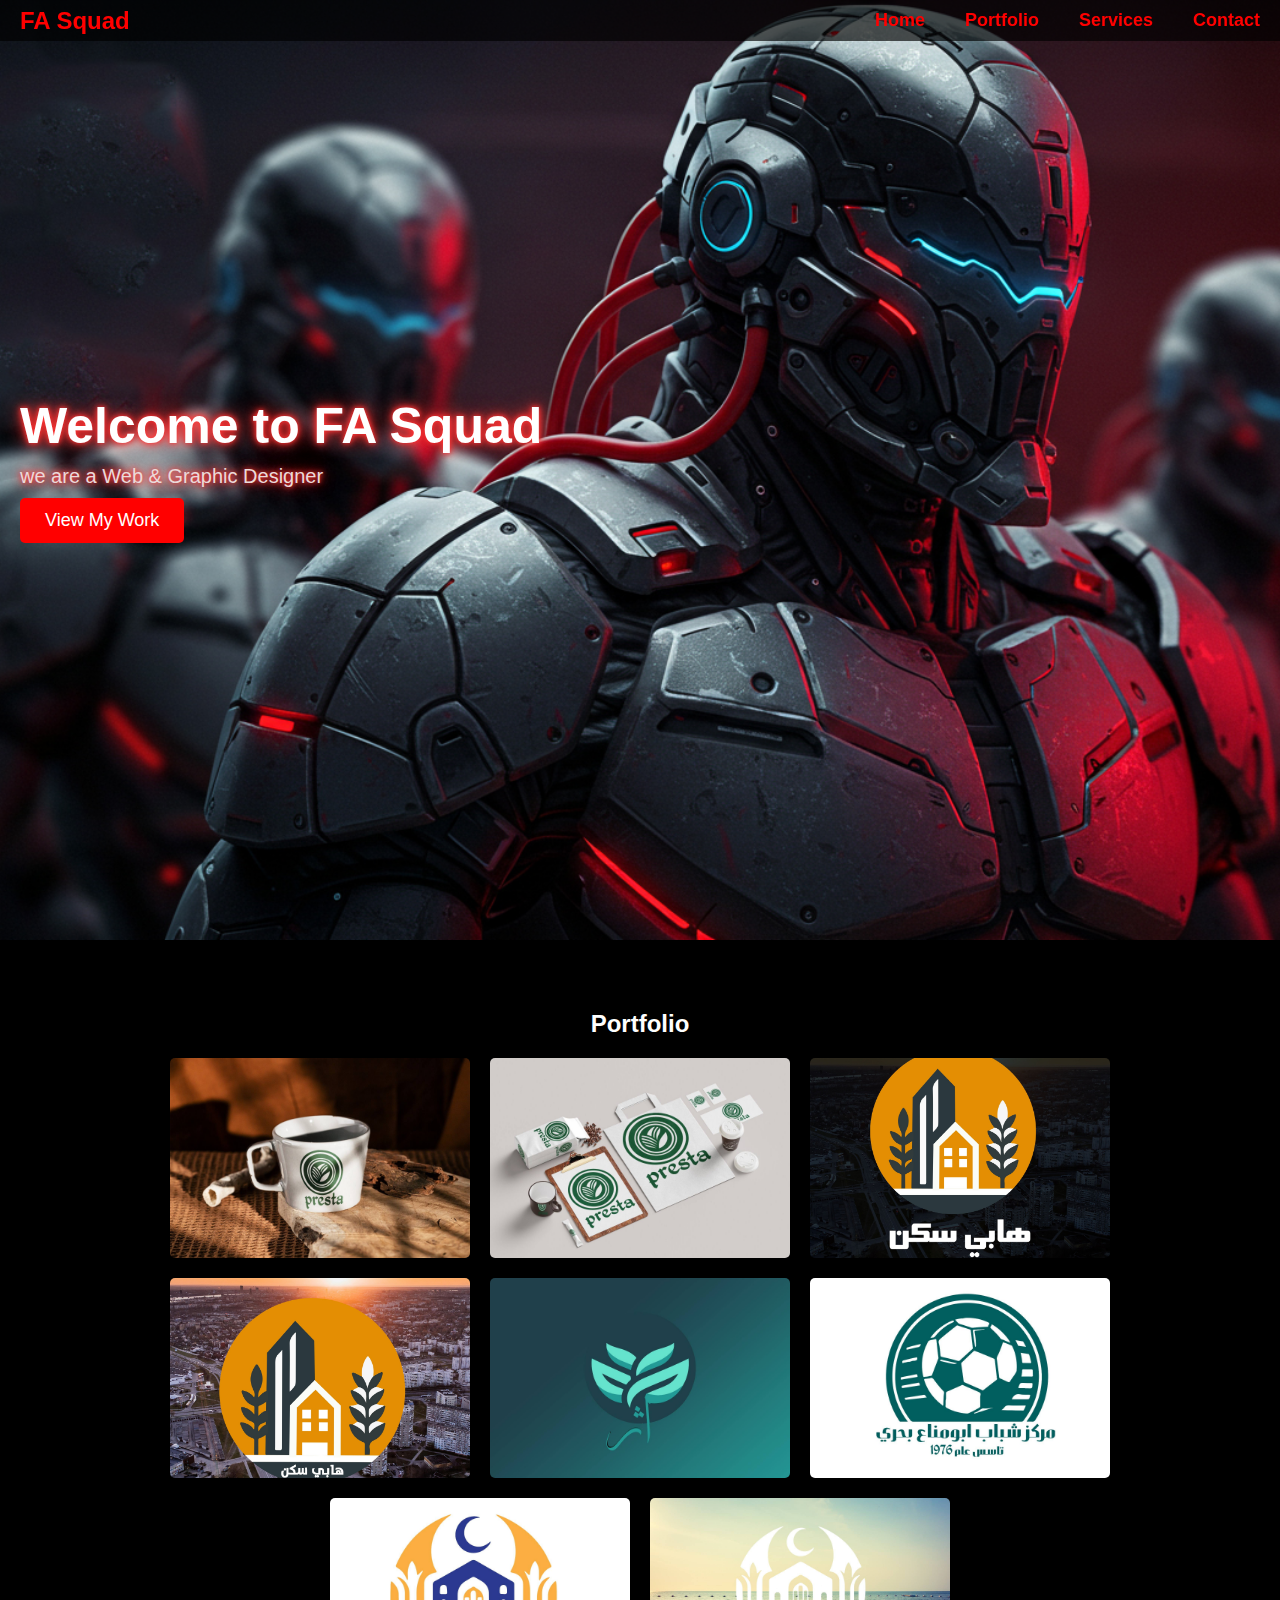
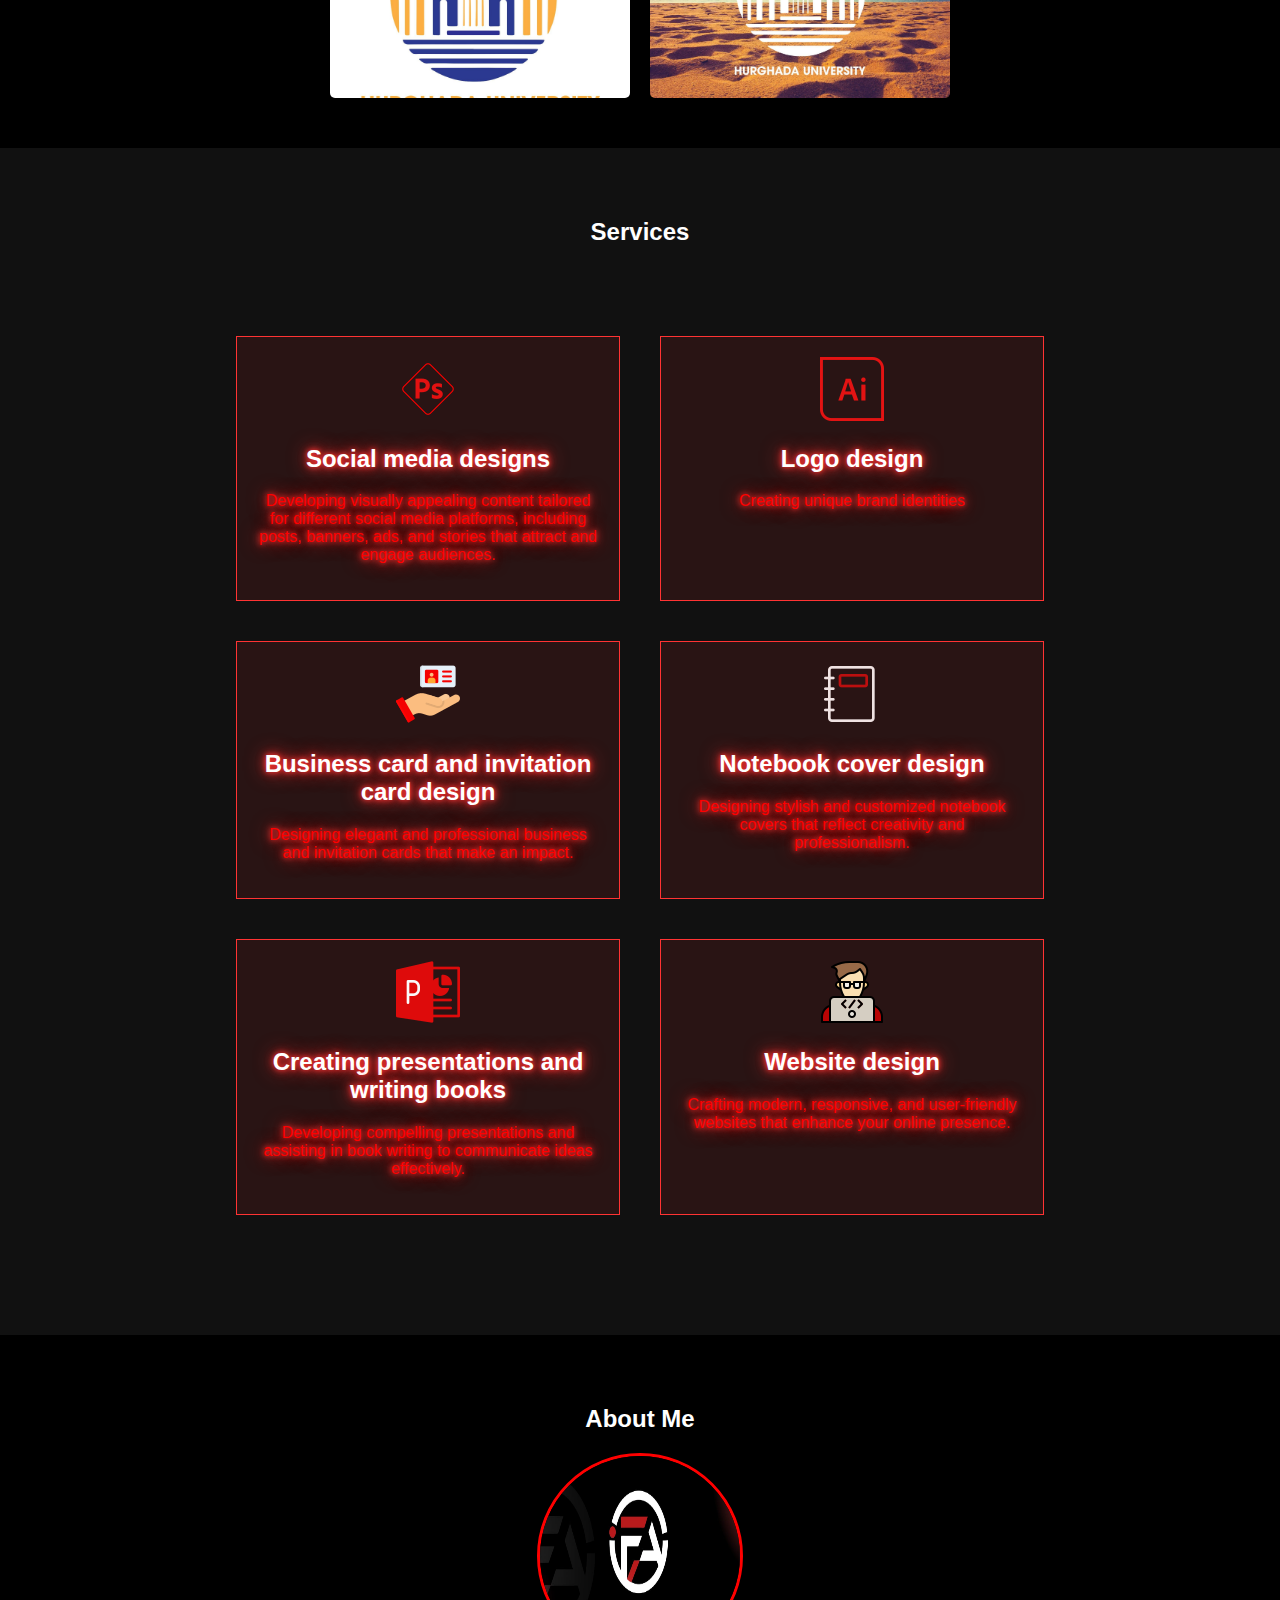
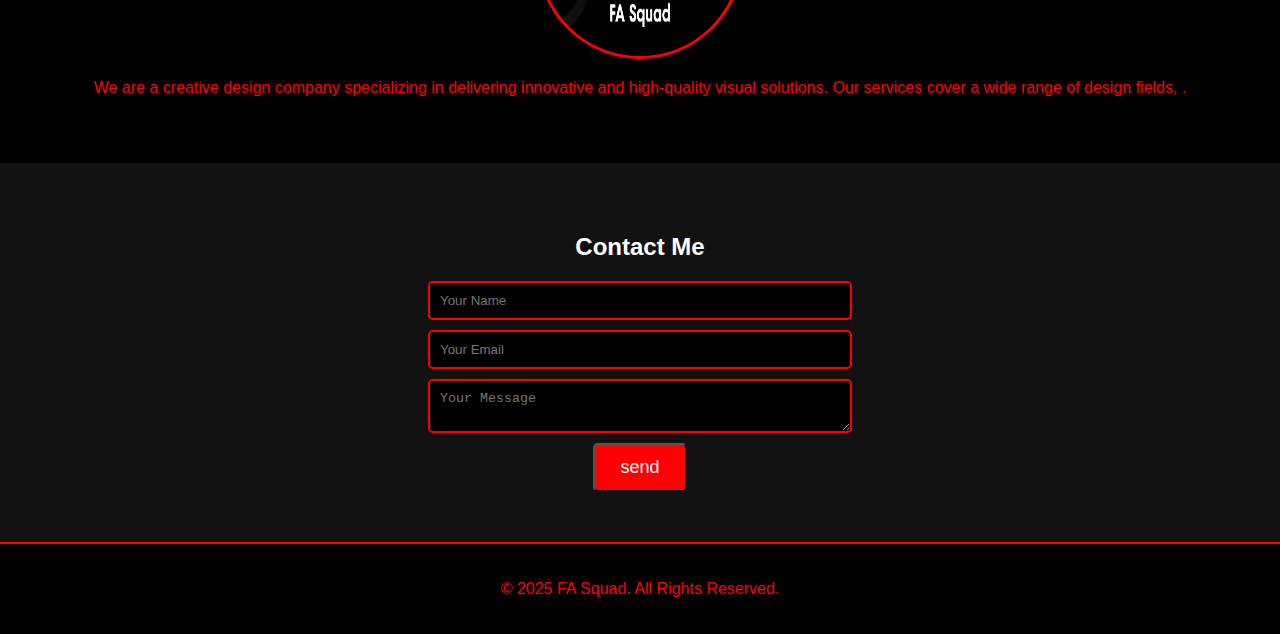
==== fasquad.html @ 0acea106 "Add files via upload" ====
<!DOCTYPE html>
<html lang="en">
<head>
    <meta charset="UTF-8">
    <link rel="stylesheet" href="fasqoad.css">
    <meta name="viewport" content="width=device-width, initial-scale=1.0">
    <title>Web & Graphic Designer</title>
    <link rel="icon" href="../img/about/logo2.jpg">
    <style>
      
    </style>
</head>
<body>

    <!-- Navbar -->
    <nav class="navbar">
        <div class="logo">FA Squad</div>
        <div class="hamburger" onclick="toggleMenu()">
            <div></div>
            <div></div>
            <div></div>
        </div>
        <div class="menu" id="menu">
            <a href="#hero">Home</a>
            <a href="#portfolio">Portfolio</a>
            <a href="#services">Services</a>
            <a href="#contact" class="fa">Contact</a>
        </div>
    </nav>

    <!-- Hero Section -->
    <section class="hero" id="hero">
        <h1 class="neon-text">Welcome to FA Squad</h1>
        <p class="neon-text">we are a Web & Graphic Designer</p>
        <a href="#portfolio" class="btn">View My Work</a>
    </section>

    <!-- Portfolio -->
    <section class="portfolio" id="portfolio">
        <h2>Portfolio</h2>
        <div class="grid">
            <img src="../img/portfolio/pro1.jpg" alt="Project 1">
            <img src="../img/portfolio/pro22.jpg" alt="Project 2">
            <img src="../img/portfolio/pro3.jpg" alt="Project 3">
            <img src="../img/portfolio/pro4.jpg" alt="Project 4">
            <img src="../img/portfolio/pro5.jpg" alt="Project 5">
            <img src="../img/portfolio/pro6.jpg" alt="Project 6"> 
            <img src="../img/portfolio/pro7.jpg" alt="Project 7">
            <img src="../img/portfolio/pro8.jpg" alt="Project 8">
        </div>
    </section>

    <!-- Services -->
    <section class="services" id="services">
        <h2>Services</h2>
        <div class="content">
            <div class="section">
                <img src="../img/services/photoshop-express.png" alt="">
                <h2 class="neon-text">Social media designs</h2>
                <p class="neon-text"> Developing visually appealing content tailored for different social media platforms, including posts, banners, ads, and stories that attract and engage audiences.</p>
            </div>
            <div class="section">
                <img src="../img/services/adobe-illustrator.png" alt="">
                <h2 class="neon-text">Logo design</h2>
                <p class="neon-text">Creating unique brand identities</p>
            </div>
        
            <div class="section">
                <img src="../img/services/business-card.png" alt="">
                <h2 class="neon-text">Business card and invitation card design</h2>
                <p class="neon-text">Designing elegant and professional business and invitation cards that make an impact.</p>
            </div>
            <div class="section">
                <img src="../img/services/book.png" alt="">
                <h2 class="neon-text">Notebook cover design</h2>
                <p class="neon-text">Designing stylish and customized notebook covers that reflect creativity and professionalism.</p>
            </div>
            <div class="section">
                <img src="../img/services/powerpoint.png" alt="">
                <h2 class="neon-text">Creating presentations and writing books</h2>
                <p class="neon-text"> Developing compelling presentations and assisting in book writing to communicate ideas effectively.</p>
            </div>
            <div class="section">
                <img src="../img/services/coding (1).png" alt="">
                <h2 class="neon-text">Website design</h2>
                <p class="neon-text"> Crafting modern, responsive, and user-friendly websites that enhance your online presence.</p>
            </div>
        </div>
    
    </section>

    <!-- About -->
    <section class="about" id="about">
        <h2>About Me</h2>
        <img src="../img/about/logo3.jpg" alt="Your Photo">
        <p>
            We are a creative design company specializing in delivering innovative and high-quality visual solutions. Our services cover a wide range of design fields, .</p>
    </section>

    <!-- Contact -->
    <section class="contact" id="contact">
        <h2>Contact Me</h2>
        <form action="https://formsubmit.co/faresfast31@gmail.com" method="POST" onsubmit="return validateForm()">
            <input type="text" id="name" placeholder="Your Name" name="name" required>
            <input type="email" id="email" placeholder="Your Email" name="email" required>
            <textarea id="message" placeholder="Your Message" name="msg" required></textarea>
            <button type="submit"><a href="https://wa.me/201276353739">send</a></button>
        </form>
    </section>

    <!-- Footer -->
    <footer>
        <p>&copy; 2025 FA Squad. All Rights Reserved.</p>
    </footer>

    <script>
        // Smooth scrolling
        document.querySelectorAll('nav a').forEach(anchor => {
            anchor.addEventListener('click', function(e) {
                e.preventDefault();
                document.querySelector(this.getAttribute('href')).scrollIntoView({ behavior: 'smooth' });
            });
        });
        function toggleMenu() {
            var menu = document.getElementById("menu");
            menu.style.display = (menu.style.display === "flex") ? "none" : "flex";
        }

        form validation
        function validateForm() {
            let name = document.getElementById('name').value;
            let email = document.getElementById('email').value;
            let message = document.getElementById('message').value;
            if (name == "" || email == "" || message == "") {
                alert("All fields are required.");
                return false;
            }
            alert("Thank you for reaching out!");
            return false;
        }
    </script>

</body>
</html>
---- fasqoad.css ----
/* Global Styles */
  body {
    margin: 0;
    font-family: 'Poppins', sans-serif;
    background-color: black;
    color: red;
    text-align: center;
    scroll-behavior: smooth;
}
a {
    text-decoration: none;
    color: red;
}
h1, h2 {
    color: white;
}

/* Navbar Styles */
.navbar {
    display: flex;
    justify-content: space-between;
    align-items: center;
    background: #000000a8;
    padding: 0px 20px;
    position: fixed;
    width: 100%;
    top: 0;
    z-index: 1000;
}
.logo {
    font-size: 24px;
    font-weight: bold;
    color: red;
}
.menu {
    display: flex;
    gap: 20px;
}

.menu a {
    font-size: 18px;
    font-weight: bold;
    padding: 10px;
    transition: 0.3s;
}
.menu a:hover {
    color: white;
    background: red;
    border-radius: 5px;
}
.menu .fa{
    padding-right: 40px;
}

/* Mobile Menu */
.hamburger {
    display: none;
    flex-direction: column;
    cursor: pointer;
}
.hamburger div {
    width: 30px;
    height: 4px;
    background: red;
    margin: 5px;
    transition: 0.3s;
}



/* Hero Section */
.hero {
    height: 100vh;
    background: url('../img/back1.jpg') center/cover no-repeat;
    display: flex;
    flex-direction: column;
    align-items: flex-start;
    justify-content: center;
    padding: 20px;
}
.hero h1 {
    font-size: 50px;
    margin: 0;
}
.hero p {
    font-size: 20px;
    margin: 10px 0;
    color: #ebdada;
}
.hero .btn {
    padding: 12px 25px;
    font-size: 18px;
    background: red;
    color: white;
    border-radius: 5px;
    transition: 0.3s;
}
.hero .btn:hover {
    background: white;
    color: black;
}

/* Portfolio */
.portfolio {
    padding: 50px 20px;
}
.portfolio .grid {
    display: flex;
    gap: 20px;
    flex-wrap: wrap;
    justify-content: center;
}
.portfolio img {
    width: 300px;
    height: 200px;
    object-fit: cover;
    border-radius: 5px;
    transition: 0.3s;
}
.portfolio img:hover {
    transform: scale(1.1);
    border: 3px solid red;
}

/* Services */
.services {
    padding: 50px 20px;
    background: #111;
}
.service-item {
    margin: 20px;
}

/* About */
.about {
    padding: 50px 20px;
}
.about img {
    width: 200px;
    height: 200px;
    border-radius: 50%;
    border: 3px solid red;
}
.about img:hover{
    transform: scale(1.1);
    border: 3px solid red;
}
.neon-text {
    text-shadow: 0 0 5px #ff3333, 0 0 10px #ff3333, 0 0 20px #ff3333;
}

/* Contact */
.contact {
    padding: 50px 20px;
    background: #111;
}
 form {
    justify-items: center;
}
.contact form input, 
.contact form textarea {
    width: 80%;
    max-width: 400px;
    padding: 10px;
    margin: 10px;
    border: 2px solid red;
    background: black;
    color: white;
    border-radius: 5px;
    display: block;
    align-items: center;
}
.contact form button {
    padding: 12px 25px;
    font-size: 18px;
    background: red;
    color: white;
    border-radius: 5px;
    transition: 0.3s;
}
.contact form button a {
color: white;

}
.contact form button a:hover{
    background: white;
    color: black;
}
.contact form button:hover {
    background: white;
    color: black;
}
.content {
    padding: 50px ;
    display: flex;
    justify-content: center;
    flex-wrap: wrap;
}
.section {
    background: rgba(255, 51, 51, 0.1);
    border: 1px solid #ff3333;
    padding: 20px;
    margin: 20px;
    width: 30%;
    min-width: 250px;
}
.section:hover {
    transform: scale(1.1);
    border: 2px solid red;
}
/* Footer */
footer {
    padding: 20px;
    background: black;
    border-top: 2px solid red;
}
@media (max-width: 768px) {
    .menu {
        display: none;
        flex-direction: column;
        background: #000000dc;
        position: absolute;
        top: 40px;
        left: 0;
        width: 100%;
        padding: 10px;
        text-align: center;
    }
    .menu a {
        display: block;
        padding: 15px;
    }
    .hamburger {
        display: flex;
        padding-right: 4%;
    }
    .hero{
        align-items: center;
    }

}
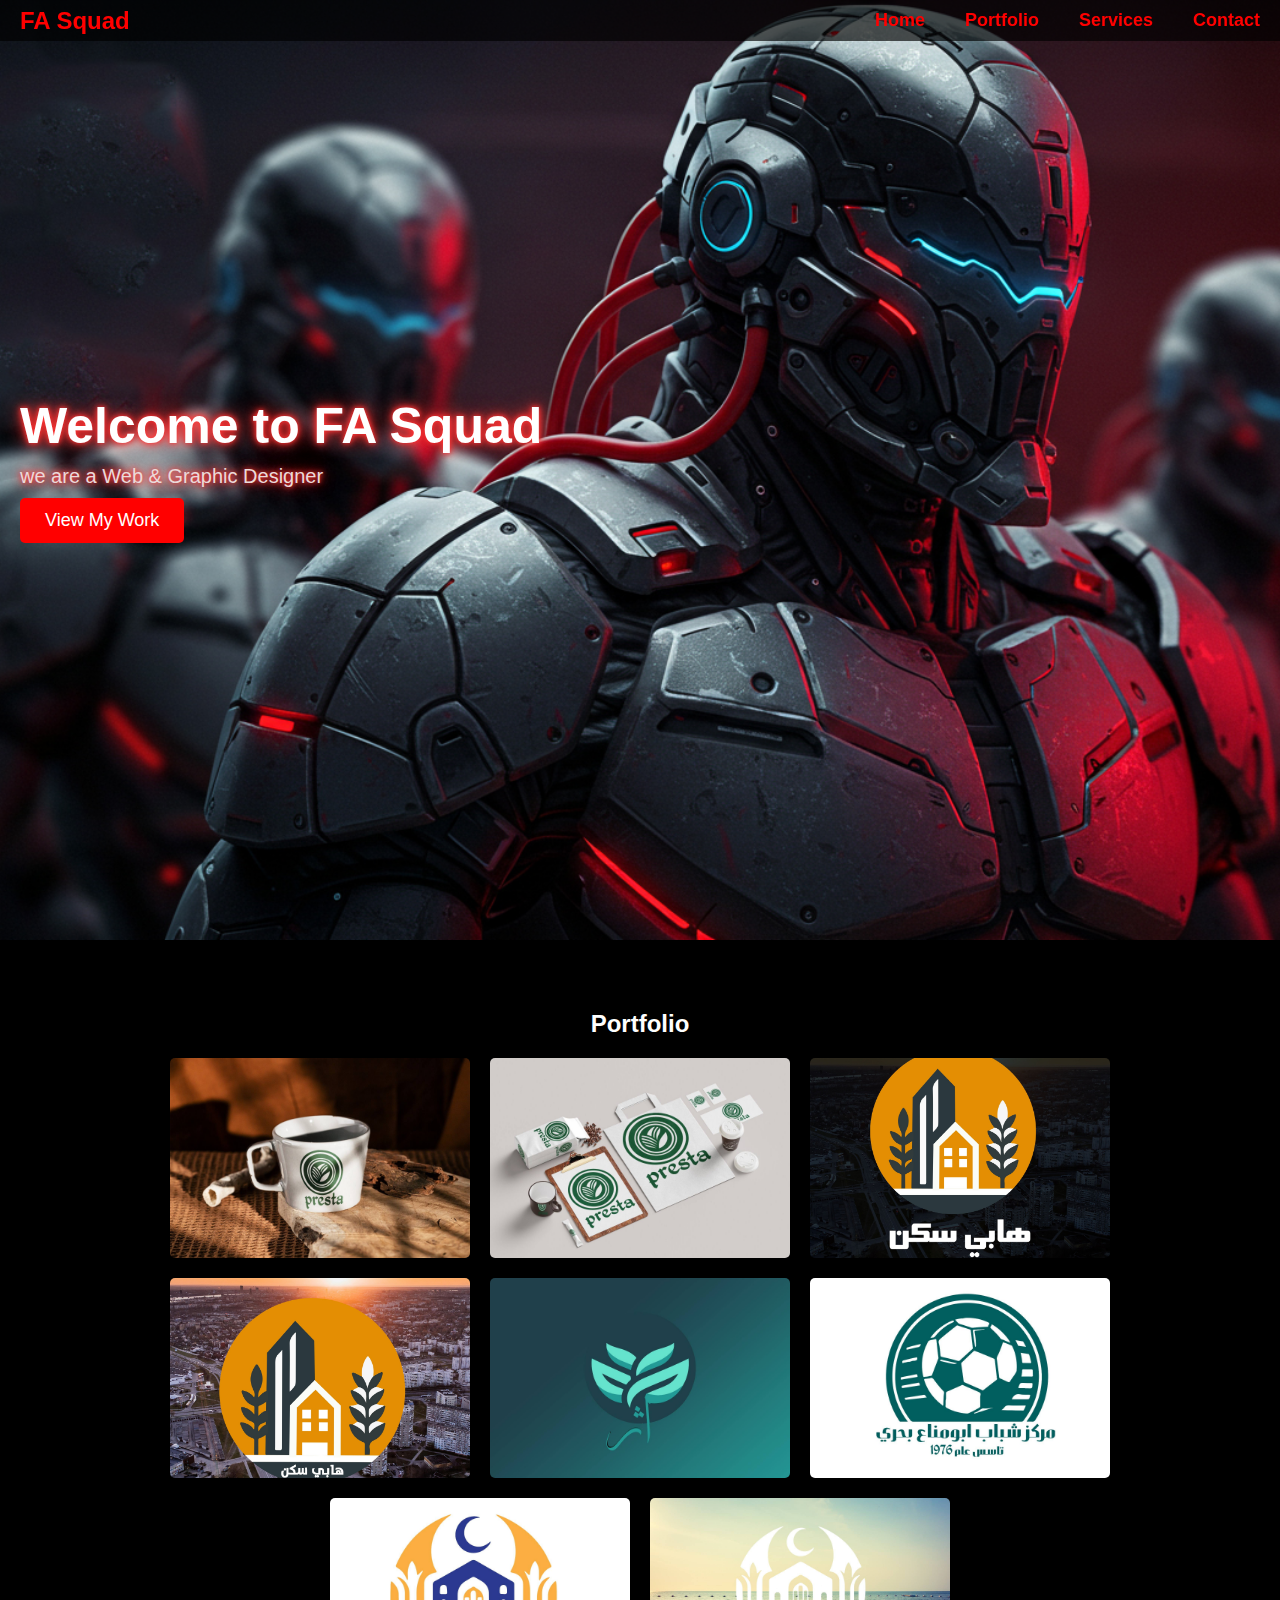
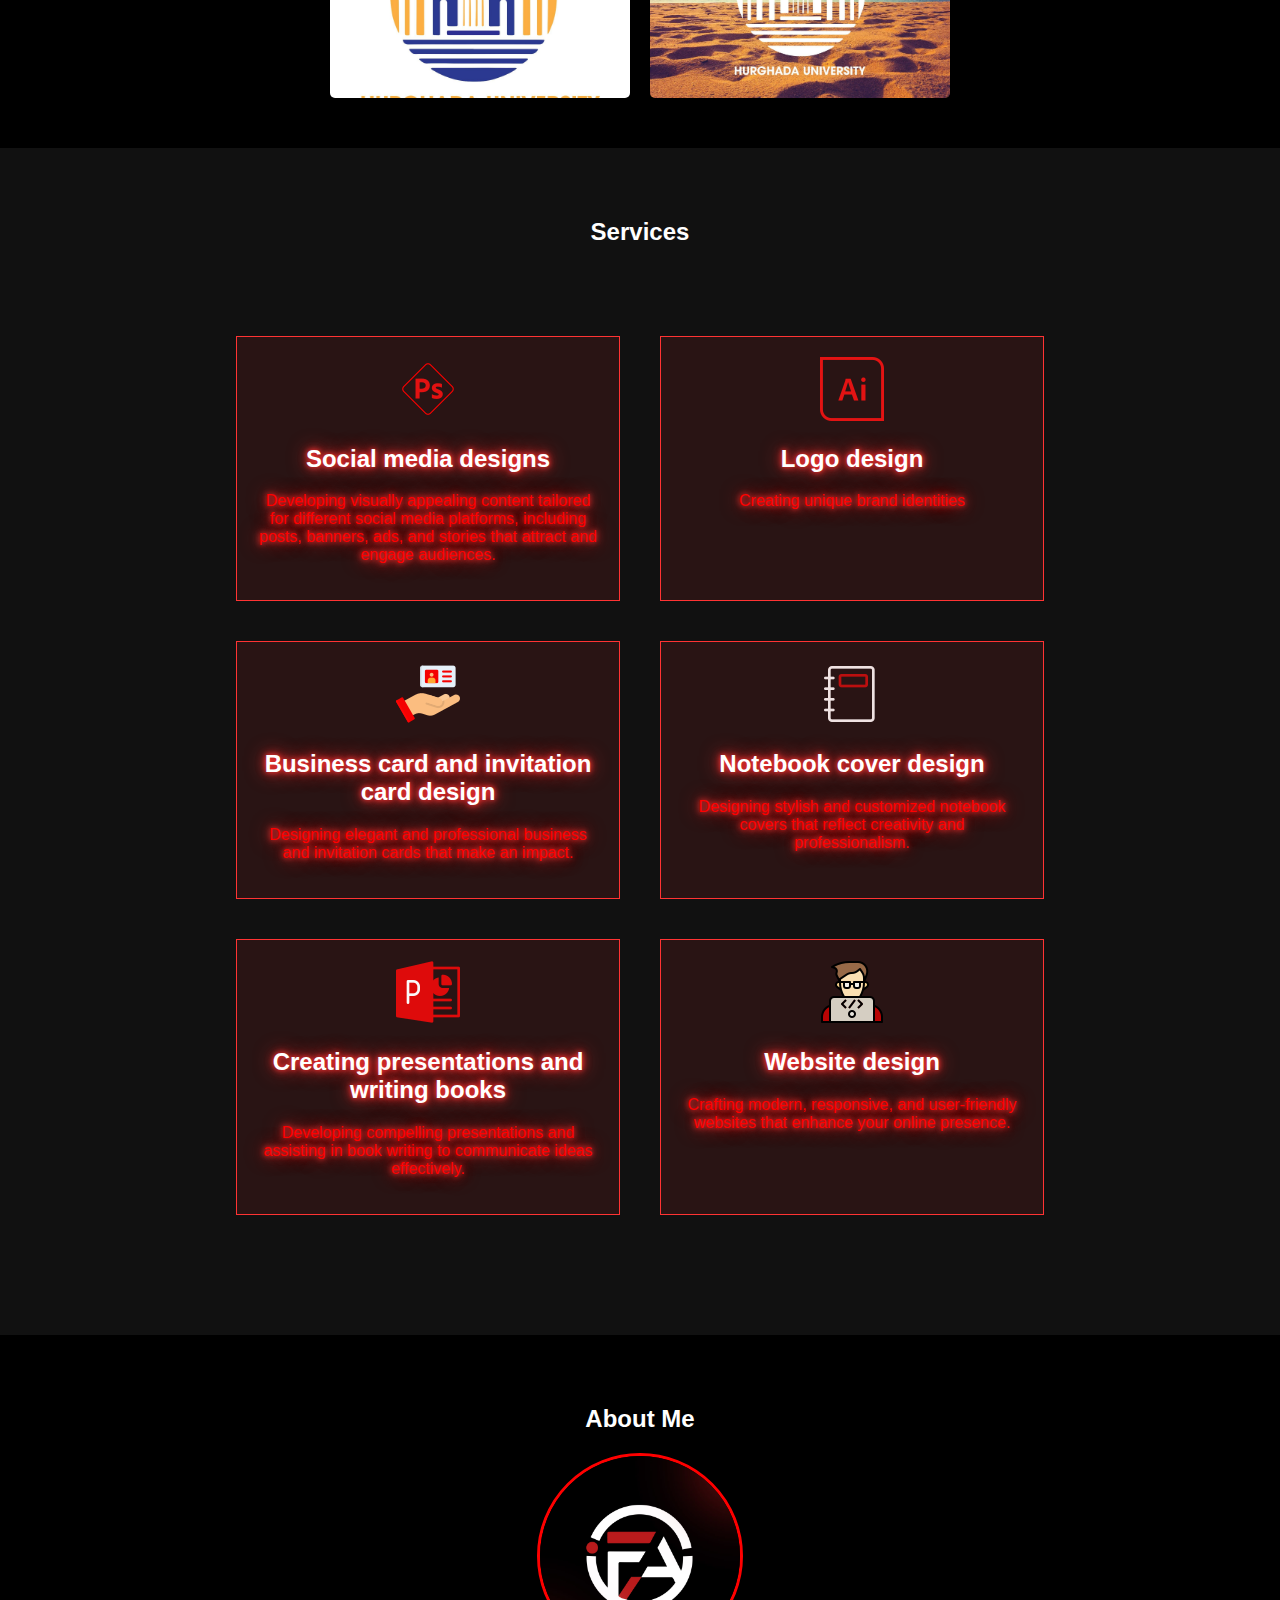
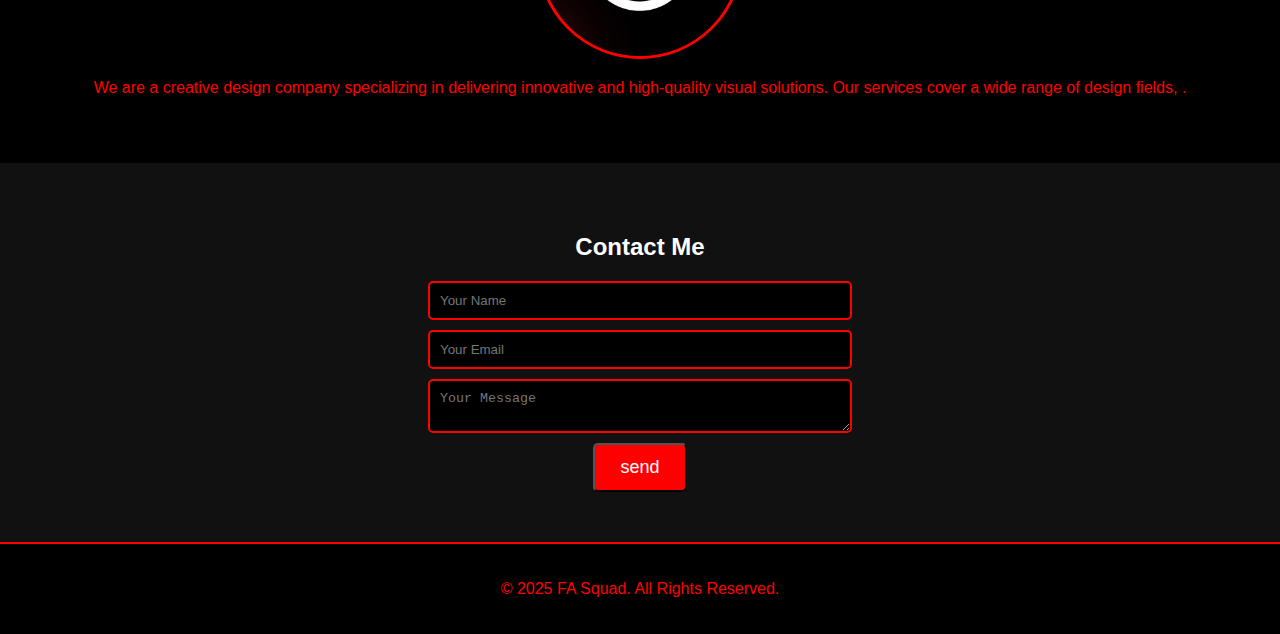
==== commit d10d8add: "Update fasquad.html" ====
--- a/fasquad.html
+++ b/fasquad.html
@@ -5,7 +5,7 @@
     <link rel="stylesheet" href="fasqoad.css">
     <meta name="viewport" content="width=device-width, initial-scale=1.0">
     <title>Web & Graphic Designer</title>
-    <link rel="icon" href="../img/about/logo2.jpg">
+    <link rel="icon" href="img/about/logo2.jpg">
     <style>
       
     </style>
@@ -21,10 +21,10 @@
             <div></div>
         </div>
         <div class="menu" id="menu">
-            <a href="#hero">Home</a>
-            <a href="#portfolio">Portfolio</a>
-            <a href="#services">Services</a>
-            <a href="#contact" class="fa">Contact</a>
+            <a href="#hero" onclick="closeMenu()">Home</a>
+            <a href="#portfolio" onclick="closeMenu()">Portfolio</a>
+            <a href="#services" onclick="closeMenu()">Services</a>
+            <a href="#contact" class="fa"  onclick="closeMenu()">Contact</a>
         </div>
     </nav>
 
@@ -39,14 +39,14 @@
     <section class="portfolio" id="portfolio">
         <h2>Portfolio</h2>
         <div class="grid">
-            <img src="../img/portfolio/pro1.jpg" alt="Project 1">
-            <img src="../img/portfolio/pro22.jpg" alt="Project 2">
-            <img src="../img/portfolio/pro3.jpg" alt="Project 3">
-            <img src="../img/portfolio/pro4.jpg" alt="Project 4">
-            <img src="../img/portfolio/pro5.jpg" alt="Project 5">
-            <img src="../img/portfolio/pro6.jpg" alt="Project 6"> 
-            <img src="../img/portfolio/pro7.jpg" alt="Project 7">
-            <img src="../img/portfolio/pro8.jpg" alt="Project 8">
+            <img src="img/portfolio/pro1.jpg" alt="Project 1">
+            <img src="img/portfolio/pro22.jpg" alt="Project 2">
+            <img src="img/portfolio/pro3.jpg" alt="Project 3">
+            <img src="img/portfolio/pro4.jpg" alt="Project 4">
+            <img src="img/portfolio/pro5.jpg" alt="Project 5">
+            <img src="img/portfolio/pro6.jpg" alt="Project 6"> 
+            <img src="img/portfolio/pro7.jpg" alt="Project 7">
+            <img src="img/portfolio/pro8.jpg" alt="Project 8">
         </div>
     </section>
 
@@ -55,33 +55,33 @@
         <h2>Services</h2>
         <div class="content">
             <div class="section">
-                <img src="../img/services/photoshop-express.png" alt="">
+                <img src="img/services/photoshop-express.png" alt="">
                 <h2 class="neon-text">Social media designs</h2>
                 <p class="neon-text"> Developing visually appealing content tailored for different social media platforms, including posts, banners, ads, and stories that attract and engage audiences.</p>
             </div>
             <div class="section">
-                <img src="../img/services/adobe-illustrator.png" alt="">
+                <img src="img/services/adobe-illustrator.png" alt="">
                 <h2 class="neon-text">Logo design</h2>
                 <p class="neon-text">Creating unique brand identities</p>
             </div>
         
             <div class="section">
-                <img src="../img/services/business-card.png" alt="">
+                <img src="img/services/business-card.png" alt="">
                 <h2 class="neon-text">Business card and invitation card design</h2>
                 <p class="neon-text">Designing elegant and professional business and invitation cards that make an impact.</p>
             </div>
             <div class="section">
-                <img src="../img/services/book.png" alt="">
+                <img src="img/services/book.png" alt="">
                 <h2 class="neon-text">Notebook cover design</h2>
                 <p class="neon-text">Designing stylish and customized notebook covers that reflect creativity and professionalism.</p>
             </div>
             <div class="section">
-                <img src="../img/services/powerpoint.png" alt="">
+                <img src="img/services/powerpoint.png" alt="">
                 <h2 class="neon-text">Creating presentations and writing books</h2>
                 <p class="neon-text"> Developing compelling presentations and assisting in book writing to communicate ideas effectively.</p>
             </div>
             <div class="section">
-                <img src="../img/services/coding (1).png" alt="">
+                <img src="img/services/coding (1).png" alt="">
                 <h2 class="neon-text">Website design</h2>
                 <p class="neon-text"> Crafting modern, responsive, and user-friendly websites that enhance your online presence.</p>
             </div>
@@ -92,7 +92,7 @@
     <!-- About -->
     <section class="about" id="about">
         <h2>About Me</h2>
-        <img src="../img/about/logo3.jpg" alt="Your Photo">
+        <img src="img/about/logo.jpg" alt="Your Photo">
         <p>
             We are a creative design company specializing in delivering innovative and high-quality visual solutions. Our services cover a wide range of design fields, .</p>
     </section>
@@ -100,7 +100,7 @@
     <!-- Contact -->
     <section class="contact" id="contact">
         <h2>Contact Me</h2>
-        <form action="https://formsubmit.co/faresfast31@gmail.com" method="POST" onsubmit="return validateForm()">
+        <form action="#" method="POST" onsubmit="return validateForm()">
             <input type="text" id="name" placeholder="Your Name" name="name" required>
             <input type="email" id="email" placeholder="Your Email" name="email" required>
             <textarea id="message" placeholder="Your Message" name="msg" required></textarea>
@@ -114,7 +114,7 @@
     </footer>
 
     <script>
-        // Smooth scrolling
+          // Smooth scrolling
         document.querySelectorAll('nav a').forEach(anchor => {
             anchor.addEventListener('click', function(e) {
                 e.preventDefault();
@@ -125,18 +125,11 @@
             var menu = document.getElementById("menu");
             menu.style.display = (menu.style.display === "flex") ? "none" : "flex";
         }
-
-        form validation
-        function validateForm() {
-            let name = document.getElementById('name').value;
-            let email = document.getElementById('email').value;
-            let message = document.getElementById('message').value;
-            if (name == "" || email == "" || message == "") {
-                alert("All fields are required.");
-                return false;
+           function closeMenu() {
+            let menu = document.querySelector('.menu');
+            if (window.innerWidth <= 768) {
+                menu.style.display = 'none';
             }
-            alert("Thank you for reaching out!");
-            return false;
         }
     </script>
 
--- a/fasqoad.css
+++ b/fasqoad.css
@@ -71,7 +71,7 @@
 /* Hero Section */
 .hero {
     height: 100vh;
-    background: url('../img/back1.jpg') center/cover no-repeat;
+    background: url('img/back1.jpg') center/cover no-repeat;
     display: flex;
     flex-direction: column;
     align-items: flex-start;
@@ -235,7 +235,8 @@
         padding-right: 4%;
     }
     .hero{
+      background: url(img/back3.jpg) center / cover no-repeat;
         align-items: center;
     }
 
-}+}
